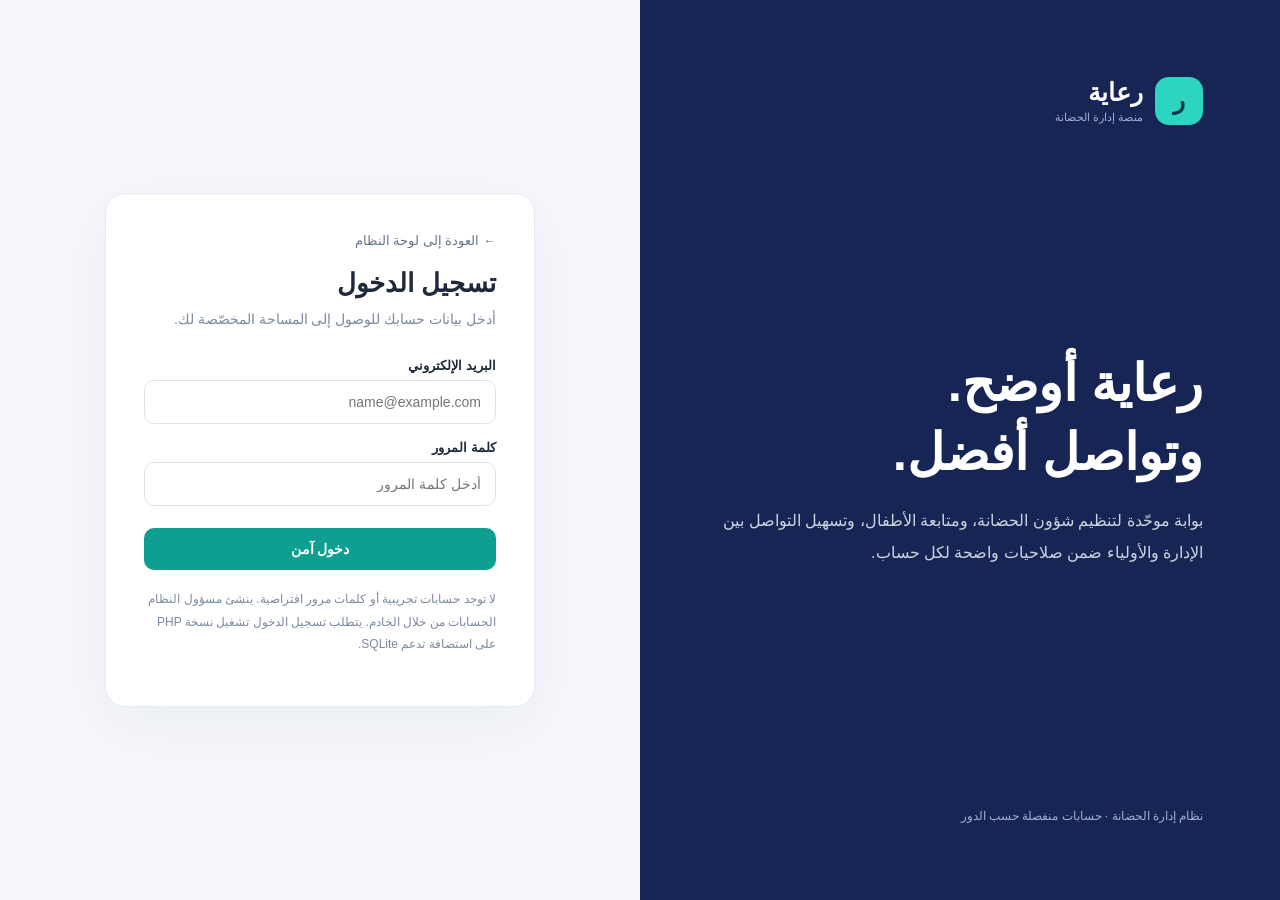
==== accounts.html @ ffb22bb7 "Add admin UI for creating parent and staff accounts and linking children" ====
<!doctype html>
<html lang="ar" dir="rtl">
<head><meta charset="utf-8"><meta name="viewport" content="width=device-width,initial-scale=1"><title>الحسابات والملفات | رعاية</title><link rel="stylesheet" href="styles.css"><style>
.admin-page{max-width:1050px;margin:auto;padding:28px}.admin-top{display:flex;align-items:center;justify-content:space-between;gap:16px;flex-wrap:wrap;margin-bottom:24px}.admin-top h1{margin:0;color:#172554;font-size:26px}.admin-top p{color:#7d899e;margin:7px 0 0}.admin-top a{color:#0f766e;text-decoration:none}.admin-columns{display:grid;grid-template-columns:repeat(2,minmax(0,1fr));gap:18px}.admin-card{background:white;border:1px solid #e5eaf2;border-radius:15px;padding:22px}.admin-card h2{margin:0 0 8px;font-size:18px}.admin-card>p{font-size:13px;color:#7d899e;line-height:1.8;margin:0 0 18px}.admin-card label{display:block;font-size:13px;font-weight:650;margin:13px 0 6px}.admin-card input,.admin-card select{width:100%;padding:11px;border:1px solid #dce3ed;border-radius:9px;background:#fff}.admin-card button{border:0;background:#0f9f91;color:#fff;padding:12px 15px;border-radius:9px;margin-top:16px;font-weight:700}.notice{display:none;padding:12px;border-radius:9px;margin-top:14px;font-size:13px;line-height:1.8}.notice.ok{display:block;background:#e8f8f2;color:#12634f}.notice.err{display:block;background:#fff1f0;color:#9f3028}.account-id{font-weight:800;color:#172554}@media(max-width:760px){.admin-page{padding:16px}.admin-columns{grid-template-columns:1fr}}
</style></head>
<body><main class="admin-page"><header class="admin-top"><div><h1>إدارة الحسابات وملفات الأطفال</h1><p>إنشاء حسابات مستقلة للأولياء والمربّيات وربط كل طفل بحساب وليّه.</p></div><a href="index.html">← لوحة الإدارة</a></header><div id="globalNotice" class="notice"></div><div class="admin-columns"><section class="admin-card"><h2>إنشاء حساب</h2><p>ينشئ هذا النموذج حساب ولي أو مربّية على الخادم، وليس داخل المتصفح فقط.</p><form id="userForm"><label for="fullName">الاسم الكامل</label><input id="fullName" required maxlength="120"><label for="email">البريد الإلكتروني</label><input id="email" type="email" required maxlength="190"><label for="password">كلمة المرور المؤقتة</label><input id="password" type="password" minlength="12" required autocomplete="new-password"><label for="role">نوع الحساب</label><select id="role"><option value="parent">ولي أمر</option><option value="teacher">مربّية</option></select><button type="submit">إنشاء الحساب</button></form><div id="userNotice" class="notice"></div></section><section class="admin-card"><h2>تسجيل طفل وربطه بوليّه</h2><p>أدخل رقم حساب الولي الذي يظهر بعد إنشاء حسابه. بهذه الطريقة لا يُعرض ملف الطفل لحساب ولي آخر.</p><form id="childForm"><label for="parentId">رقم حساب الولي</label><input id="parentId" type="number" min="1" required><label for="childName">اسم الطفل</label><input id="childName" required maxlength="120"><label for="birthDate">تاريخ الميلاد</label><input id="birthDate" type="date"><label for="groupName">المجموعة</label><input id="groupName" maxlength="80" placeholder="مثال: الفراشات"><button type="submit">حفظ ملف الطفل</button></form><div id="childNotice" class="notice"></div></section></div></main><script>
let csrf='';
const $=s=>document.querySelector(s);
function show(el,msg,ok=false){el.textContent=msg;el.className='notice '+(ok?'ok':'err')}
async function api(action,options={}){const r=await fetch('backend/api.php?action='+action,{credentials:'same-origin',...options,headers:{'Content-Type':'application/json',...(options.headers||{})}});const d=await r.json();if(!r.ok)throw new Error(d.error||'تعذرت العملية');return d}
(async()=>{try{const me=await api('me');if(me.user.role!=='admin'){location.replace(me.user.role==='parent'?'parent.html':'login.html');return}csrf=me.csrf}catch(e){location.replace('login.html')}})();
$('#userForm').addEventListener('submit',async e=>{e.preventDefault();const btn=e.submitter;btn.disabled=true;try{const d=await api('users',{method:'POST',headers:{'X-CSRF-Token':csrf},body:JSON.stringify({name:$('#fullName').value,email:$('#email').value,password:$('#password').value,role:$('#role').value})});show($('#userNotice'),'تم إنشاء الحساب بنجاح. رقم الحساب: '+d.id+' — أرسل بيانات الدخول إلى صاحب الحساب عبر قناة آمنة.',true);$('#userForm').reset();if(d.role==='parent')$('#parentId').value=d.id}catch(err){show($('#userNotice'),err.message)}finally{btn.disabled=false}});
$('#childForm').addEventListener('submit',async e=>{e.preventDefault();const btn=e.submitter;btn.disabled=true;try{const d=await api('children',{method:'POST',headers:{'X-CSRF-Token':csrf},body:JSON.stringify({parent_id:$('#parentId').value,name:$('#childName').value,birth_date:$('#birthDate').value,group_name:$('#groupName').value})});show($('#childNotice'),'تم إنشاء ملف الطفل وربطه بحساب الولي. رقم الملف: '+d.id,true);$('#childForm').reset()}catch(err){show($('#childNotice'),err.message)}finally{btn.disabled=false}});
</script></body></html>
---- styles.css ----
:root{--navy:#172554;--ink:#1e293b;--muted:#7d899e;--line:#e5eaf2;--bg:#f5f7fb;--teal:#0f9f91;--white:#fff}*{box-sizing:border-box}body{margin:0;font:14px "Segoe UI",Tahoma,Arial,sans-serif;background:var(--bg);color:var(--ink)}button,input,select{font:inherit}button{cursor:pointer}.shell{display:flex;min-height:100vh}.sidebar{width:250px;flex-shrink:0;background:var(--navy);color:#dce5ff;padding:24px 16px;display:flex;flex-direction:column}.brand{display:flex;align-items:center;gap:12px;padding:0 7px 28px}.brand>span{width:44px;height:44px;border-radius:13px;background:#2dd4bf;color:#073b46;display:grid;place-items:center;font-size:25px;font-weight:900}.brand b{display:block;color:white;font-size:21px}.brand small,.workspace small{display:block;font-size:11px;color:#9eafd8;margin-top:5px}.workspace{display:flex;gap:10px;align-items:center;padding:14px 11px;background:#ffffff0d;border:1px solid #ffffff14;border-radius:11px;color:#5eead4;margin-bottom:25px}.workspace b{color:#fff;font-size:12px}.navlabel{font-size:10px;color:#8194c5;padding:0 10px;letter-spacing:1px}.sidebar nav{display:grid;gap:5px}.sidebar nav button{border:0;text-align:right;background:transparent;color:#b8c5e6;border-radius:9px;padding:13px 12px}.sidebar nav button:hover,.sidebar nav button.active{background:#ffffff13;color:#fff}.sidebar nav button.active{box-shadow:inset -3px 0 #2dd4bf}.sidefoot{margin-top:auto;border-top:1px solid #ffffff1b;padding:18px 6px 0}.sidefoot b{color:white}.sidefoot small{display:block;color:#94a5d0;font-size:10px;margin-top:6px}main{flex:1;min-width:0;display:flex;flex-direction:column}header{height:72px;background:#fff;border-bottom:1px solid var(--line);display:flex;align-items:center;justify-content:space-between;padding:0 32px;color:#8390a5;font-size:12px}header span{padding:0 9px;color:#c2cad7}header b{color:#26354e}header time{background:#f7f9fc;border:1px solid var(--line);border-radius:9px;padding:9px 12px}.menubtn{display:none}#content{padding:30px;max-width:1500px;width:100%;margin:0 auto;flex:1}.heading{display:flex;align-items:flex-start;justify-content:space-between;gap:20px;margin-bottom:24px}.eyebrow{color:var(--teal);font-size:10px;font-weight:800;letter-spacing:1px}.heading h1{font-size:26px;letter-spacing:-.5px;margin:8px 0}.heading p{color:var(--muted);font-size:12px;margin:0;line-height:1.8}.actions{display:flex;gap:9px}.btn{background:#fff;border:1px solid var(--line);border-radius:8px;padding:10px 14px;font-size:12px;font-weight:650;color:#56647a}.btn.primary{background:var(--navy);border-color:var(--navy);color:white}.btn:hover{filter:brightness(.97)}.stats{display:grid;grid-template-columns:repeat(4,minmax(0,1fr));gap:15px;margin-bottom:20px}.stat,.panel{background:white;border:1px solid var(--line);border-radius:13px;box-shadow:0 7px 25px #17255408;min-width:0}.stat{padding:18px}.statlabel{display:flex;justify-content:space-between;align-items:center;color:#78859a;font-size:11px}.symbol{width:36px;height:36px;display:grid;place-items:center;border-radius:10px;background:#e6f8f4;color:var(--teal);font-size:19px}.stat strong{display:block;font-size:27px;margin:14px 0 7px;color:#1b2945}.stat small{color:#96a1b2;font-size:10px}.dashgrid{display:grid;grid-template-columns:1.3fr 1fr;gap:17px;margin-bottom:18px}.panelhead{display:flex;justify-content:space-between;align-items:center;padding:19px 20px 15px;gap:12px}.panelhead h2{font-size:14px;margin:0}.panelhead p{font-size:10px;color:#95a0b1;margin:6px 0 0}.link{border:0;background:none;color:var(--teal);font-size:11px;font-weight:700}.activity{padding:0 20px 12px}.activityrow{display:flex;align-items:center;gap:12px;padding:12px 0;border-bottom:1px solid #f0f2f6}.activityrow:last-child{border:0}.acticon{background:#eef2ff;color:#6074d0;border-radius:9px;width:34px;height:34px;display:grid;place-items:center}.actcopy{flex:1}.actcopy b{display:block;font-size:11px}.actcopy small{display:block;font-size:10px;color:#98a3b4;margin-top:5px}.chart{padding:0 20px 20px}.bars{height:155px;display:flex;align-items:flex-end;justify-content:space-around;gap:13px;border-bottom:1px solid #edf0f5;padding:0 7px}.bar{width:9%;max-width:40px;border-radius:6px 6px 0 0;background:#dce5fb;position:relative}.bar:nth-child(4){background:#14b8a6}.bar span{position:absolute;bottom:-21px;right:0;left:0;text-align:center;font-size:9px;color:#99a4b5}.toolbar{display:flex;gap:10px;padding:0 20px 16px;flex-wrap:wrap}.search{flex:1;min-width:180px;border:1px solid var(--line);border-radius:8px;padding:10px 12px;outline:none;background:#fbfcfe;font-size:11px}.search:focus,input:focus,select:focus{border-color:#67d3c6;outline:2px solid #dff8f4}.tablewrap{overflow:auto}table{border-collapse:collapse;width:100%;white-space:nowrap}thead{background:#f8fafc}th{text-align:right;font-size:10px;color:#8995a8;padding:14px 19px;border-top:1px solid #eef1f6;border-bottom:1px solid #eef1f6}td{font-size:11px;color:#4e5b71;padding:14px 19px;border-bottom:1px solid #f0f2f6}tbody tr:last-child td{border-bottom:0}tbody tr:hover{background:#fbfdfd}.person{display:flex;align-items:center;gap:9px}.avatar{width:33px;height:33px;border-radius:9px;background:#e9efff;color:#5066c4;display:grid;place-items:center;font-weight:800}.person b{display:block;color:#28364d}.person small{display:block;color:#9aa5b5;font-size:10px;margin-top:4px}.status{display:inline-block;padding:5px 8px;border-radius:6px;font-size:10px;background:#e8f8f1;color:#188764}.status.pending{background:#fff5df;color:#b8790d}.status.bad{background:#fff0f2;color:#ce4b60}.rowbtn{border:1px solid var(--line);border-radius:6px;background:#fff;padding:5px 8px;font-size:10px;color:#637087;margin-left:4px}.rowbtn:hover{color:var(--teal)}.tablefoot{padding:13px 20px;color:#9aa4b4;font-size:10px;border-top:1px solid #eef1f6}.notice{padding:14px 16px;border-radius:9px;background:#eef7ff;border:1px solid #dbeafe;color:#41658b;font-size:11px;margin-bottom:16px}.reportgrid{display:grid;grid-template-columns:repeat(2,minmax(0,1fr));gap:16px}.report{padding:20px}.report h3{font-size:13px}.report p{font-size:11px;color:#8490a4;line-height:1.8}.report strong{font-size:26px}.progress{height:7px;background:#edf0f6;border-radius:8px;overflow:hidden}.progress span{display:block;height:100%;background:#14b8a6}footer{border-top:1px solid var(--line);padding:15px 30px;color:#9aa4b4;font-size:10px}.fields{display:grid;grid-template-columns:1fr 1fr;gap:14px}.field{display:flex;flex-direction:column;gap:7px}.field label{font-size:11px;color:#5f6c81;font-weight:650}.field input,.field select{padding:11px;border:1px solid #dfe5ee;border-radius:8px;min-width:0}.modalhead,.modalactions{display:flex;align-items:center;justify-content:space-between}.modalhead h2{font-size:19px}.x{border:0;background:#f1f5f9;border-radius:7px;font-size:21px}.modalactions{justify-content:flex-start;gap:9px;border-top:1px solid var(--line);padding-top:17px;margin-top:22px}dialog{border:0;border-radius:15px;padding:24px;width:min(540px,calc(100% - 24px));box-shadow:0 20px 70px #101a3450}dialog::backdrop{background:#111b35a6}#toast{position:fixed;bottom:22px;left:22px;background:#172554;color:#fff;border-radius:9px;padding:12px 16px;opacity:0;transform:translateY(8px);transition:.2s;pointer-events:none;font-size:12px}#toast.show{opacity:1;transform:none}.empty{text-align:center;color:#98a3b4;padding:30px}
@media(max-width:1050px){.sidebar{width:220px}#content{padding:23px}.stats{gap:10px}.stat{padding:14px}.dashgrid{grid-template-columns:1fr 1fr}}
@media(max-width:800px){.sidebar{position:fixed;right:0;top:0;bottom:0;z-index:5;transform:translateX(105%);transition:.2s}.sidebar.open{transform:none}.menubtn{display:block;border:0;border-radius:7px;padding:8px;background:#f1f5f9}header{padding:0 15px;gap:10px}#content{padding:20px 13px}.stats{grid-template-columns:repeat(2,minmax(0,1fr))}.dashgrid{grid-template-columns:1fr}.heading{flex-direction:column}.actions{width:100%}.actions .btn{flex:1}.reportgrid{grid-template-columns:1fr}footer{padding:14px}}
@media(max-width:480px){.fields{grid-template-columns:1fr}.stat strong{font-size:23px}.heading h1{font-size:22px}header{font-size:10px}header time{display:none}.stat{padding:12px}.panelhead{padding:16px}.toolbar{padding:0 12px 13px}}
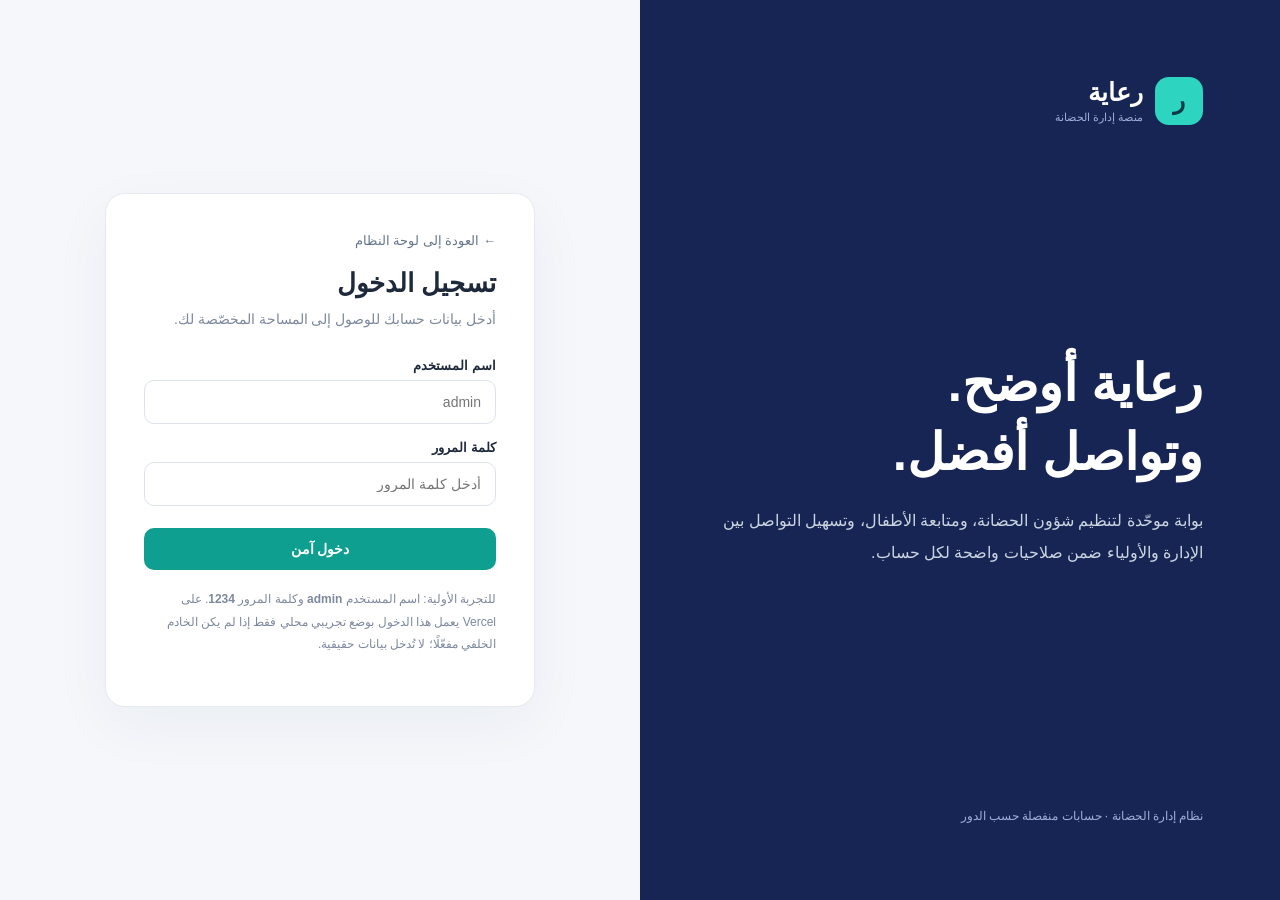
==== commit f51df519: "Make account forms usable in Vercel demo mode" ====
--- a/accounts.html
+++ b/accounts.html
@@ -4,11 +4,59 @@
 .admin-page{max-width:1050px;margin:auto;padding:28px}.admin-top{display:flex;align-items:center;justify-content:space-between;gap:16px;flex-wrap:wrap;margin-bottom:24px}.admin-top h1{margin:0;color:#172554;font-size:26px}.admin-top p{color:#7d899e;margin:7px 0 0}.admin-top a{color:#0f766e;text-decoration:none}.admin-columns{display:grid;grid-template-columns:repeat(2,minmax(0,1fr));gap:18px}.admin-card{background:white;border:1px solid #e5eaf2;border-radius:15px;padding:22px}.admin-card h2{margin:0 0 8px;font-size:18px}.admin-card>p{font-size:13px;color:#7d899e;line-height:1.8;margin:0 0 18px}.admin-card label{display:block;font-size:13px;font-weight:650;margin:13px 0 6px}.admin-card input,.admin-card select{width:100%;padding:11px;border:1px solid #dce3ed;border-radius:9px;background:#fff}.admin-card button{border:0;background:#0f9f91;color:#fff;padding:12px 15px;border-radius:9px;margin-top:16px;font-weight:700}.notice{display:none;padding:12px;border-radius:9px;margin-top:14px;font-size:13px;line-height:1.8}.notice.ok{display:block;background:#e8f8f2;color:#12634f}.notice.err{display:block;background:#fff1f0;color:#9f3028}.account-id{font-weight:800;color:#172554}@media(max-width:760px){.admin-page{padding:16px}.admin-columns{grid-template-columns:1fr}}
 </style></head>
 <body><main class="admin-page"><header class="admin-top"><div><h1>إدارة الحسابات وملفات الأطفال</h1><p>إنشاء حسابات مستقلة للأولياء والمربّيات وربط كل طفل بحساب وليّه.</p></div><a href="index.html">← لوحة الإدارة</a></header><div id="globalNotice" class="notice"></div><div class="admin-columns"><section class="admin-card"><h2>إنشاء حساب</h2><p>ينشئ هذا النموذج حساب ولي أو مربّية على الخادم، وليس داخل المتصفح فقط.</p><form id="userForm"><label for="fullName">الاسم الكامل</label><input id="fullName" required maxlength="120"><label for="email">البريد الإلكتروني</label><input id="email" type="email" required maxlength="190"><label for="password">كلمة المرور المؤقتة</label><input id="password" type="password" minlength="12" required autocomplete="new-password"><label for="role">نوع الحساب</label><select id="role"><option value="parent">ولي أمر</option><option value="teacher">مربّية</option></select><button type="submit">إنشاء الحساب</button></form><div id="userNotice" class="notice"></div></section><section class="admin-card"><h2>تسجيل طفل وربطه بوليّه</h2><p>أدخل رقم حساب الولي الذي يظهر بعد إنشاء حسابه. بهذه الطريقة لا يُعرض ملف الطفل لحساب ولي آخر.</p><form id="childForm"><label for="parentId">رقم حساب الولي</label><input id="parentId" type="number" min="1" required><label for="childName">اسم الطفل</label><input id="childName" required maxlength="120"><label for="birthDate">تاريخ الميلاد</label><input id="birthDate" type="date"><label for="groupName">المجموعة</label><input id="groupName" maxlength="80" placeholder="مثال: الفراشات"><button type="submit">حفظ ملف الطفل</button></form><div id="childNotice" class="notice"></div></section></div></main><script>
-let csrf='';
+let csrf='',demoMode=false;
 const $=s=>document.querySelector(s);
 function show(el,msg,ok=false){el.textContent=msg;el.className='notice '+(ok?'ok':'err')}
-async function api(action,options={}){const r=await fetch('backend/api.php?action='+action,{credentials:'same-origin',...options,headers:{'Content-Type':'application/json',...(options.headers||{})}});const d=await r.json();if(!r.ok)throw new Error(d.error||'تعذرت العملية');return d}
-(async()=>{try{const me=await api('me');if(me.user.role!=='admin'){location.replace(me.user.role==='parent'?'parent.html':'login.html');return}csrf=me.csrf}catch(e){location.replace('login.html')}})();
-$('#userForm').addEventListener('submit',async e=>{e.preventDefault();const btn=e.submitter;btn.disabled=true;try{const d=await api('users',{method:'POST',headers:{'X-CSRF-Token':csrf},body:JSON.stringify({name:$('#fullName').value,email:$('#email').value,password:$('#password').value,role:$('#role').value})});show($('#userNotice'),'تم إنشاء الحساب بنجاح. رقم الحساب: '+d.id+' — أرسل بيانات الدخول إلى صاحب الحساب عبر قناة آمنة.',true);$('#userForm').reset();if(d.role==='parent')$('#parentId').value=d.id}catch(err){show($('#userNotice'),err.message)}finally{btn.disabled=false}});
-$('#childForm').addEventListener('submit',async e=>{e.preventDefault();const btn=e.submitter;btn.disabled=true;try{const d=await api('children',{method:'POST',headers:{'X-CSRF-Token':csrf},body:JSON.stringify({parent_id:$('#parentId').value,name:$('#childName').value,birth_date:$('#birthDate').value,group_name:$('#groupName').value})});show($('#childNotice'),'تم إنشاء ملف الطفل وربطه بحساب الولي. رقم الملف: '+d.id,true);$('#childForm').reset()}catch(err){show($('#childNotice'),err.message)}finally{btn.disabled=false}});
+function readList(key){try{const x=JSON.parse(localStorage.getItem(key)||'[]');return Array.isArray(x)?x:[]}catch(_){return []}}
+function saveList(key,list){localStorage.setItem(key,JSON.stringify(list))}
+async function api(action,options={}){
+ const r=await fetch('backend/api.php?action='+action,{credentials:'same-origin',...options,headers:{'Content-Type':'application/json',...(options.headers||{})}});
+ const raw=await r.text();let d;try{d=JSON.parse(raw)}catch(_){throw new Error('API_UNAVAILABLE')}
+ if(!r.ok)throw new Error(d.error||'تعذرت العملية');return d
+}
+(async()=>{
+ try {
+  const me=await api('me');
+  if(me.user.role!=='admin'){location.replace(me.user.role==='parent'?'parent.html':'login.html');return}
+  csrf=me.csrf;
+ } catch(e) {
+  try {const demo=JSON.parse(sessionStorage.getItem('riaya_demo_user')||'null');if(demo&&demo.role==='admin'){demoMode=true;const notice=$('#globalNotice');show(notice,'وضع تجريبي: الحسابات وملفات الأطفال تُحفظ في هذا المتصفح فقط، وليست على خادم مشترك.',true);return}}catch(_){}
+  location.replace('login.html');
+ }
+})();
+$('#userForm').addEventListener('submit',async e=>{
+ e.preventDefault();const btn=e.submitter;btn.disabled=true;
+ try{
+  const payload={name:$('#fullName').value.trim(),email:$('#email').value.trim().toLowerCase(),password:$('#password').value,role:$('#role').value};
+  if(demoMode){
+   const list=readList('riaya_demo_accounts');
+   if(list.some(x=>x.email===payload.email))throw new Error('هذا البريد مسجل بالفعل في بيانات التجربة');
+   const account={id:Math.max(0,...list.map(x=>Number(x.id)||0))+1,name:payload.name,email:payload.email,role:payload.role};
+   list.push(account);saveList('riaya_demo_accounts',list);
+   show($('#userNotice'),'تم إنشاء حساب تجريبي محلي. رقم الحساب: '+account.id+' — لن يعمل تسجيل دخول مستقل لهذا الحساب حتى ربط خادم وقاعدة بيانات.',true);
+   $('#userForm').reset();if(account.role==='parent')$('#parentId').value=account.id;return;
+  }
+  const d=await api('users',{method:'POST',headers:{'X-CSRF-Token':csrf},body:JSON.stringify(payload)});
+  show($('#userNotice'),'تم إنشاء الحساب بنجاح. رقم الحساب: '+d.id+' — أرسل بيانات الدخول إلى صاحب الحساب عبر قناة آمنة.',true);$('#userForm').reset();if(d.role==='parent')$('#parentId').value=d.id;
+ }catch(err){show($('#userNotice'),err.message==='API_UNAVAILABLE'?'الخادم الخلفي غير مفعّل على Vercel؛ استخدم الوضع التجريبي أو اربط API وقاعدة بيانات.':err.message)}
+ finally{btn.disabled=false}
+});
+$('#childForm').addEventListener('submit',async e=>{
+ e.preventDefault();const btn=e.submitter;btn.disabled=true;
+ try{
+  const payload={parent_id:$('#parentId').value,name:$('#childName').value.trim(),birth_date:$('#birthDate').value,group_name:$('#groupName').value.trim()};
+  if(demoMode){
+   const accounts=readList('riaya_demo_accounts');
+   const parent=accounts.find(x=>Number(x.id)===Number(payload.parent_id)&&x.role==='parent');
+   if(!parent)throw new Error('لم يتم العثور على حساب ولي تجريبي بهذا الرقم. أنشئ حساب ولي أولًا.');
+   const children=readList('riaya_demo_children');
+   const child={id:Math.max(0,...children.map(x=>Number(x.id)||0))+1,parent_id:Number(payload.parent_id),name:payload.name,birth_date:payload.birth_date,group_name:payload.group_name};
+   children.push(child);saveList('riaya_demo_children',children);
+   show($('#childNotice'),'تم حفظ ملف الطفل في بيانات التجربة المحلية. رقم الملف: '+child.id,true);$('#childForm').reset();return;
+  }
+  const d=await api('children',{method:'POST',headers:{'X-CSRF-Token':csrf},body:JSON.stringify(payload)});
+  show($('#childNotice'),'تم إنشاء ملف الطفل وربطه بحساب الولي. رقم الملف: '+d.id,true);$('#childForm').reset();
+ }catch(err){show($('#childNotice'),err.message==='API_UNAVAILABLE'?'الخادم الخلفي غير مفعّل على Vercel.':err.message)}
+ finally{btn.disabled=false}
+});
 </script></body></html>
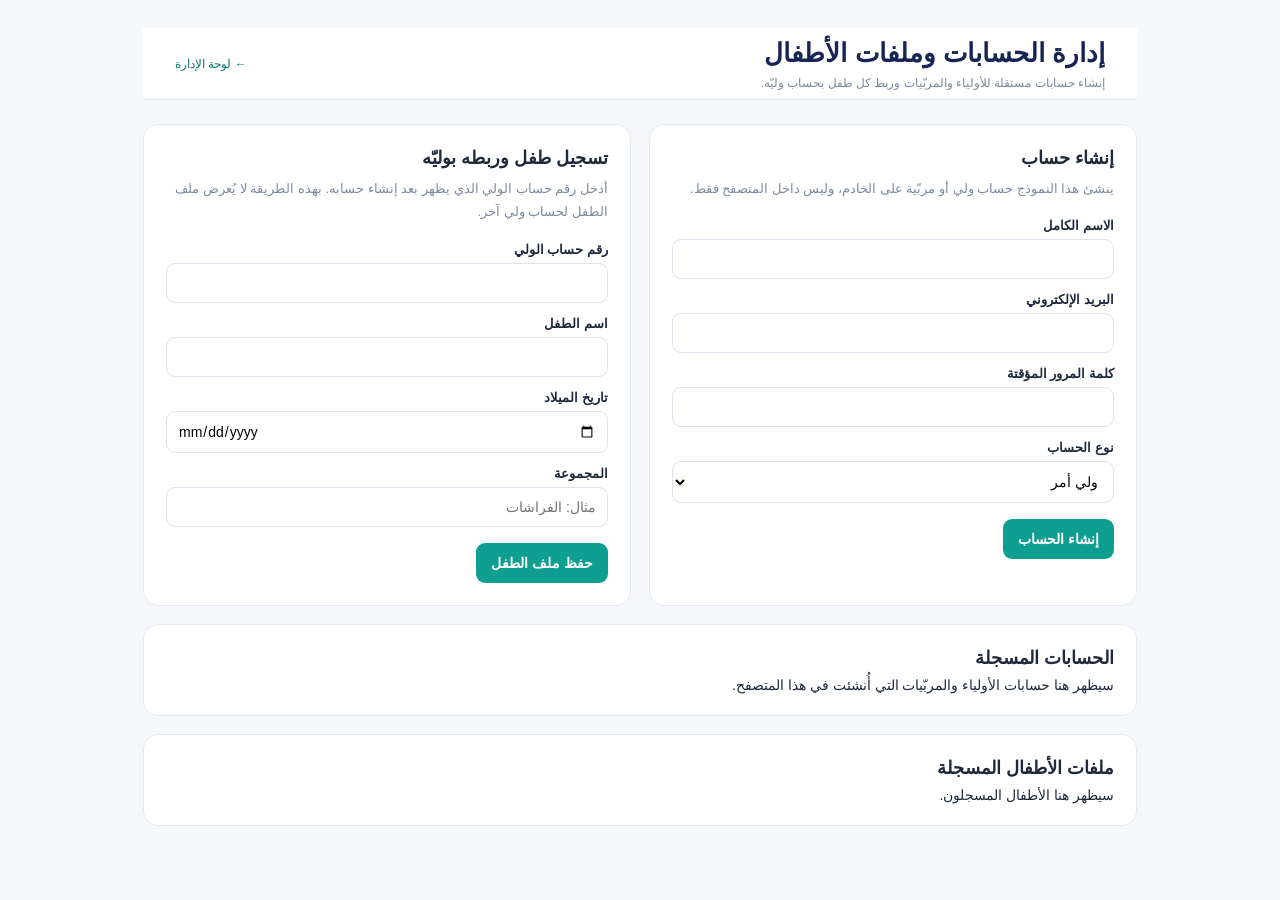
==== commit fa9e5408: "Show local demo account and child registries" ====
--- a/accounts.html
+++ b/accounts.html
@@ -3,12 +3,12 @@
 <head><meta charset="utf-8"><meta name="viewport" content="width=device-width,initial-scale=1"><title>الحسابات والملفات | رعاية</title><link rel="stylesheet" href="styles.css"><style>
 .admin-page{max-width:1050px;margin:auto;padding:28px}.admin-top{display:flex;align-items:center;justify-content:space-between;gap:16px;flex-wrap:wrap;margin-bottom:24px}.admin-top h1{margin:0;color:#172554;font-size:26px}.admin-top p{color:#7d899e;margin:7px 0 0}.admin-top a{color:#0f766e;text-decoration:none}.admin-columns{display:grid;grid-template-columns:repeat(2,minmax(0,1fr));gap:18px}.admin-card{background:white;border:1px solid #e5eaf2;border-radius:15px;padding:22px}.admin-card h2{margin:0 0 8px;font-size:18px}.admin-card>p{font-size:13px;color:#7d899e;line-height:1.8;margin:0 0 18px}.admin-card label{display:block;font-size:13px;font-weight:650;margin:13px 0 6px}.admin-card input,.admin-card select{width:100%;padding:11px;border:1px solid #dce3ed;border-radius:9px;background:#fff}.admin-card button{border:0;background:#0f9f91;color:#fff;padding:12px 15px;border-radius:9px;margin-top:16px;font-weight:700}.notice{display:none;padding:12px;border-radius:9px;margin-top:14px;font-size:13px;line-height:1.8}.notice.ok{display:block;background:#e8f8f2;color:#12634f}.notice.err{display:block;background:#fff1f0;color:#9f3028}.account-id{font-weight:800;color:#172554}@media(max-width:760px){.admin-page{padding:16px}.admin-columns{grid-template-columns:1fr}}
 </style></head>
-<body><main class="admin-page"><header class="admin-top"><div><h1>إدارة الحسابات وملفات الأطفال</h1><p>إنشاء حسابات مستقلة للأولياء والمربّيات وربط كل طفل بحساب وليّه.</p></div><a href="index.html">← لوحة الإدارة</a></header><div id="globalNotice" class="notice"></div><div class="admin-columns"><section class="admin-card"><h2>إنشاء حساب</h2><p>ينشئ هذا النموذج حساب ولي أو مربّية على الخادم، وليس داخل المتصفح فقط.</p><form id="userForm"><label for="fullName">الاسم الكامل</label><input id="fullName" required maxlength="120"><label for="email">البريد الإلكتروني</label><input id="email" type="email" required maxlength="190"><label for="password">كلمة المرور المؤقتة</label><input id="password" type="password" minlength="12" required autocomplete="new-password"><label for="role">نوع الحساب</label><select id="role"><option value="parent">ولي أمر</option><option value="teacher">مربّية</option></select><button type="submit">إنشاء الحساب</button></form><div id="userNotice" class="notice"></div></section><section class="admin-card"><h2>تسجيل طفل وربطه بوليّه</h2><p>أدخل رقم حساب الولي الذي يظهر بعد إنشاء حسابه. بهذه الطريقة لا يُعرض ملف الطفل لحساب ولي آخر.</p><form id="childForm"><label for="parentId">رقم حساب الولي</label><input id="parentId" type="number" min="1" required><label for="childName">اسم الطفل</label><input id="childName" required maxlength="120"><label for="birthDate">تاريخ الميلاد</label><input id="birthDate" type="date"><label for="groupName">المجموعة</label><input id="groupName" maxlength="80" placeholder="مثال: الفراشات"><button type="submit">حفظ ملف الطفل</button></form><div id="childNotice" class="notice"></div></section></div></main><script>
+<body><main class="admin-page"><header class="admin-top"><div><h1>إدارة الحسابات وملفات الأطفال</h1><p>إنشاء حسابات مستقلة للأولياء والمربّيات وربط كل طفل بحساب وليّه.</p></div><a href="index.html">← لوحة الإدارة</a></header><div id="globalNotice" class="notice"></div><div class="admin-columns"><section class="admin-card"><h2>إنشاء حساب</h2><p>ينشئ هذا النموذج حساب ولي أو مربّية على الخادم، وليس داخل المتصفح فقط.</p><form id="userForm"><label for="fullName">الاسم الكامل</label><input id="fullName" required maxlength="120"><label for="email">البريد الإلكتروني</label><input id="email" type="email" required maxlength="190"><label for="password">كلمة المرور المؤقتة</label><input id="password" type="password" minlength="12" required autocomplete="new-password"><label for="role">نوع الحساب</label><select id="role"><option value="parent">ولي أمر</option><option value="teacher">مربّية</option></select><button type="submit">إنشاء الحساب</button></form><div id="userNotice" class="notice"></div></section><section class="admin-card"><h2>تسجيل طفل وربطه بوليّه</h2><p>أدخل رقم حساب الولي الذي يظهر بعد إنشاء حسابه. بهذه الطريقة لا يُعرض ملف الطفل لحساب ولي آخر.</p><form id="childForm"><label for="parentId">رقم حساب الولي</label><input id="parentId" type="number" min="1" required><label for="childName">اسم الطفل</label><input id="childName" required maxlength="120"><label for="birthDate">تاريخ الميلاد</label><input id="birthDate" type="date"><label for="groupName">المجموعة</label><input id="groupName" maxlength="80" placeholder="مثال: الفراشات"><button type="submit">حفظ ملف الطفل</button></form><div id="childNotice" class="notice"></div></section></div><section class="admin-card" style="margin-top:18px"><h2>الحسابات المسجلة</h2><div id="accountsList" class="empty-state">سيظهر هنا حسابات الأولياء والمربّيات التي أُنشئت في هذا المتصفح.</div></section><section class="admin-card" style="margin-top:18px"><h2>ملفات الأطفال المسجلة</h2><div id="childrenList" class="empty-state">سيظهر هنا الأطفال المسجلون.</div></section></main><script>
 let csrf='',demoMode=false;
 const $=s=>document.querySelector(s);
 function show(el,msg,ok=false){el.textContent=msg;el.className='notice '+(ok?'ok':'err')}
 function readList(key){try{const x=JSON.parse(localStorage.getItem(key)||'[]');return Array.isArray(x)?x:[]}catch(_){return []}}
-function saveList(key,list){localStorage.setItem(key,JSON.stringify(list))}
+function saveList(key,list){localStorage.setItem(key,JSON.stringify(list))}\nfunction renderLocalLists(){const accounts=readList('riaya_demo_accounts'),children=readList('riaya_demo_children');const esc=s=>String(s??'').replace(/[&<>\"']/g,c=>({'&':'&amp;','<':'&lt;','>':'&gt;','\"':'&quot;',\"'\":'&#39;'}[c]));$('#accountsList').innerHTML=accounts.length?'<div class=\"tablewrap\"><table><thead><tr><th>رقم الحساب</th><th>الاسم</th><th>البريد</th><th>النوع</th></tr></thead><tbody>'+accounts.map(a=>'<tr><td>'+a.id+'</td><td>'+esc(a.name)+'</td><td>'+esc(a.email)+'</td><td>'+(a.role==='parent'?'ولي أمر':'مربّية')+'</td></tr>').join('')+'</tbody></table></div>':'<p class=\"empty-state\">لا توجد حسابات تجريبية بعد.</p>';$('#childrenList').innerHTML=children.length?'<div class=\"tablewrap\"><table><thead><tr><th>رقم الملف</th><th>اسم الطفل</th><th>رقم حساب الولي</th><th>المجموعة</th></tr></thead><tbody>'+children.map(x=>'<tr><td>'+x.id+'</td><td>'+esc(x.name)+'</td><td>'+x.parent_id+'</td><td>'+esc(x.group_name||'غير محددة')+'</td></tr>').join('')+'</tbody></table></div>':'<p class=\"empty-state\">لا توجد ملفات أطفال بعد.</p>';}
 async function api(action,options={}){
  const r=await fetch('backend/api.php?action='+action,{credentials:'same-origin',...options,headers:{'Content-Type':'application/json',...(options.headers||{})}});
  const raw=await r.text();let d;try{d=JSON.parse(raw)}catch(_){throw new Error('API_UNAVAILABLE')}
@@ -20,7 +20,7 @@
   if(me.user.role!=='admin'){location.replace(me.user.role==='parent'?'parent.html':'login.html');return}
   csrf=me.csrf;
  } catch(e) {
-  try {const demo=JSON.parse(sessionStorage.getItem('riaya_demo_user')||'null');if(demo&&demo.role==='admin'){demoMode=true;const notice=$('#globalNotice');show(notice,'وضع تجريبي: الحسابات وملفات الأطفال تُحفظ في هذا المتصفح فقط، وليست على خادم مشترك.',true);return}}catch(_){}
+  try {const demo=JSON.parse(sessionStorage.getItem('riaya_demo_user')||'null');if(demo&&demo.role==='admin'){demoMode=true;const notice=$('#globalNotice');show(notice,'وضع تجريبي: الحسابات وملفات الأطفال تُحفظ في هذا المتصفح فقط، وليست على خادم مشترك.',true);renderLocalLists();return}}catch(_){}
   location.replace('login.html');
  }
 })();
@@ -33,7 +33,13 @@
    if(list.some(x=>x.email===payload.email))throw new Error('هذا البريد مسجل بالفعل في بيانات التجربة');
    const account={id:Math.max(0,...list.map(x=>Number(x.id)||0))+1,name:payload.name,email:payload.email,role:payload.role};
    list.push(account);saveList('riaya_demo_accounts',list);
-   show($('#userNotice'),'تم إنشاء حساب تجريبي محلي. رقم الحساب: '+account.id+' — لن يعمل تسجيل دخول مستقل لهذا الحساب حتى ربط خادم وقاعدة بيانات.',true);
+   if(account.role==='teacher'){
+    const localDb=(()=>{try{return JSON.parse(localStorage.getItem('riaya_db')||'{}')}catch(_){return {}}})();
+    if(!Array.isArray(localDb.staff))localDb.staff=[];
+    localDb.staff.push({id:Math.max(0,...localDb.staff.map(x=>Number(x.id)||0))+1,name:account.name,role:'مربية',phone:'',group:'الإدارة',status:'نشط'});
+    localStorage.setItem('riaya_db',JSON.stringify(localDb));
+   }
+   show($('#userNotice'),'تم إنشاء حساب تجريبي محلي. رقم الحساب: '+account.id+' — لن يعمل تسجيل دخول مستقل لهذا الحساب حتى ربط خادم وقاعدة بيانات.',true);renderLocalLists();
    $('#userForm').reset();if(account.role==='parent')$('#parentId').value=account.id;return;
   }
   const d=await api('users',{method:'POST',headers:{'X-CSRF-Token':csrf},body:JSON.stringify(payload)});
@@ -52,7 +58,11 @@
    const children=readList('riaya_demo_children');
    const child={id:Math.max(0,...children.map(x=>Number(x.id)||0))+1,parent_id:Number(payload.parent_id),name:payload.name,birth_date:payload.birth_date,group_name:payload.group_name};
    children.push(child);saveList('riaya_demo_children',children);
-   show($('#childNotice'),'تم حفظ ملف الطفل في بيانات التجربة المحلية. رقم الملف: '+child.id,true);$('#childForm').reset();return;
+   const localDb=(()=>{try{return JSON.parse(localStorage.getItem('riaya_db')||'{}')}catch(_){return {}}})();
+   if(!Array.isArray(localDb.children))localDb.children=[];
+   localDb.children.push({id:Math.max(0,...localDb.children.map(x=>Number(x.id)||0))+1,name:payload.name,age:'',group:payload.group_name||'غير محددة',guardian:parent.name,phone:'',status:'نشط'});
+   localStorage.setItem('riaya_db',JSON.stringify(localDb));
+   show($('#childNotice'),'تم حفظ ملف الطفل محليًا، وسيظهر في قسم الأطفال بلوحة الإدارة. رقم الملف: '+child.id,true);renderLocalLists();$('#childForm').reset();return;
   }
   const d=await api('children',{method:'POST',headers:{'X-CSRF-Token':csrf},body:JSON.stringify(payload)});
   show($('#childNotice'),'تم إنشاء ملف الطفل وربطه بحساب الولي. رقم الملف: '+d.id,true);$('#childForm').reset();
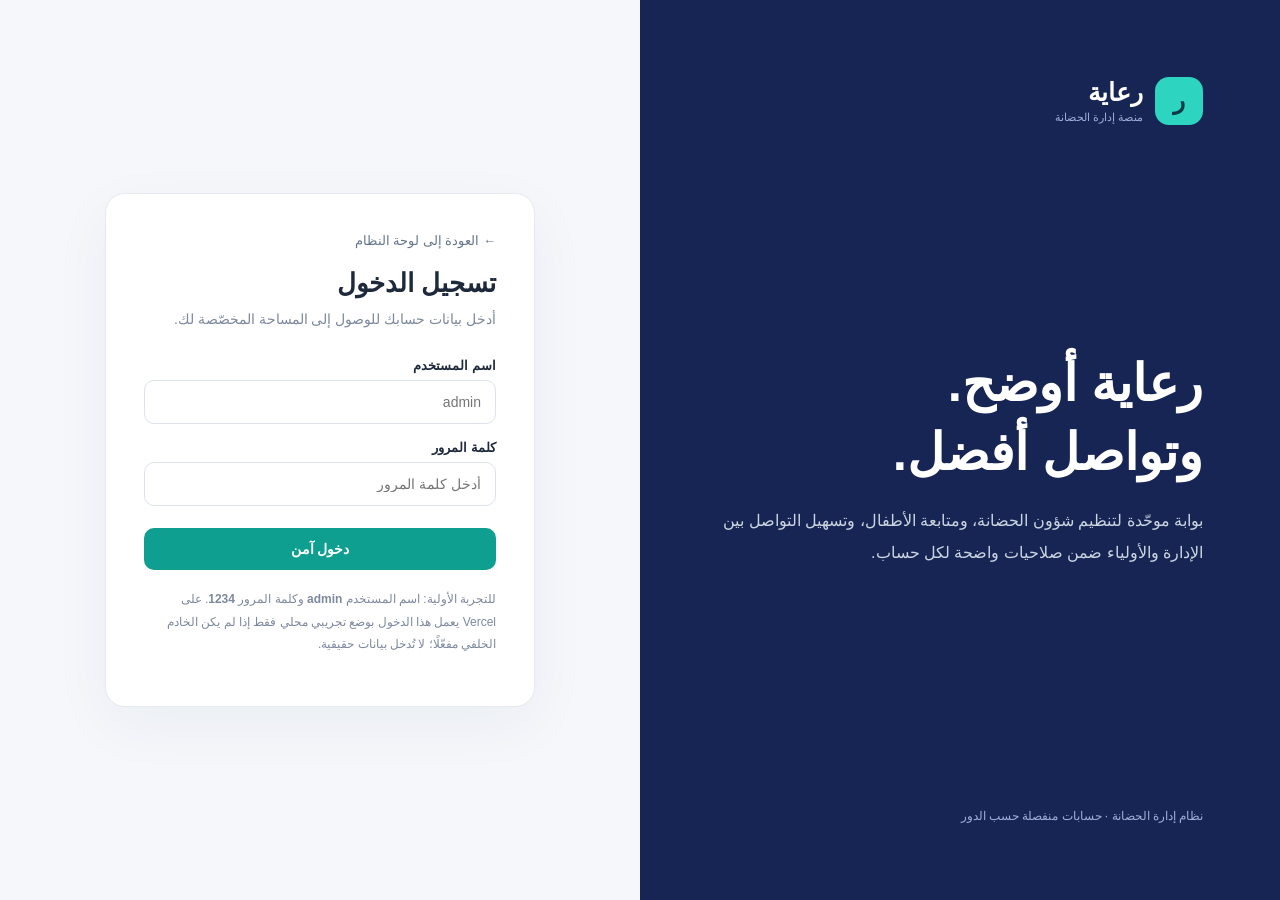
==== commit 27daf8b4: "Fix local account and child list rendering" ====
--- a/accounts.html
+++ b/accounts.html
@@ -8,7 +8,13 @@
 const $=s=>document.querySelector(s);
 function show(el,msg,ok=false){el.textContent=msg;el.className='notice '+(ok?'ok':'err')}
 function readList(key){try{const x=JSON.parse(localStorage.getItem(key)||'[]');return Array.isArray(x)?x:[]}catch(_){return []}}
-function saveList(key,list){localStorage.setItem(key,JSON.stringify(list))}\nfunction renderLocalLists(){const accounts=readList('riaya_demo_accounts'),children=readList('riaya_demo_children');const esc=s=>String(s??'').replace(/[&<>\"']/g,c=>({'&':'&amp;','<':'&lt;','>':'&gt;','\"':'&quot;',\"'\":'&#39;'}[c]));$('#accountsList').innerHTML=accounts.length?'<div class=\"tablewrap\"><table><thead><tr><th>رقم الحساب</th><th>الاسم</th><th>البريد</th><th>النوع</th></tr></thead><tbody>'+accounts.map(a=>'<tr><td>'+a.id+'</td><td>'+esc(a.name)+'</td><td>'+esc(a.email)+'</td><td>'+(a.role==='parent'?'ولي أمر':'مربّية')+'</td></tr>').join('')+'</tbody></table></div>':'<p class=\"empty-state\">لا توجد حسابات تجريبية بعد.</p>';$('#childrenList').innerHTML=children.length?'<div class=\"tablewrap\"><table><thead><tr><th>رقم الملف</th><th>اسم الطفل</th><th>رقم حساب الولي</th><th>المجموعة</th></tr></thead><tbody>'+children.map(x=>'<tr><td>'+x.id+'</td><td>'+esc(x.name)+'</td><td>'+x.parent_id+'</td><td>'+esc(x.group_name||'غير محددة')+'</td></tr>').join('')+'</tbody></table></div>':'<p class=\"empty-state\">لا توجد ملفات أطفال بعد.</p>';}
+function saveList(key,list){localStorage.setItem(key,JSON.stringify(list))}
+function renderLocalLists(){
+ const accounts=readList('riaya_demo_accounts'),children=readList('riaya_demo_children');
+ const esc=s=>String(s??'').replace(/[&<>"']/g,c=>({'&':'&amp;','<':'&lt;','>':'&gt;','"':'&quot;',"'":'&#39;'}[c]));
+ $('#accountsList').innerHTML=accounts.length?'<div class="tablewrap"><table><thead><tr><th>رقم الحساب</th><th>الاسم</th><th>البريد</th><th>النوع</th></tr></thead><tbody>'+accounts.map(a=>'<tr><td>'+a.id+'</td><td>'+esc(a.name)+'</td><td>'+esc(a.email)+'</td><td>'+(a.role==='parent'?'ولي أمر':'مربّية')+'</td></tr>').join('')+'</tbody></table></div>':'<p class="empty-state">لا توجد حسابات تجريبية بعد.</p>';
+ $('#childrenList').innerHTML=children.length?'<div class="tablewrap"><table><thead><tr><th>رقم الملف</th><th>اسم الطفل</th><th>رقم حساب الولي</th><th>المجموعة</th></tr></thead><tbody>'+children.map(x=>'<tr><td>'+x.id+'</td><td>'+esc(x.name)+'</td><td>'+x.parent_id+'</td><td>'+esc(x.group_name||'غير محددة')+'</td></tr>').join('')+'</tbody></table></div>':'<p class="empty-state">لا توجد ملفات أطفال بعد.</p>';
+}
 async function api(action,options={}){
  const r=await fetch('backend/api.php?action='+action,{credentials:'same-origin',...options,headers:{'Content-Type':'application/json',...(options.headers||{})}});
  const raw=await r.text();let d;try{d=JSON.parse(raw)}catch(_){throw new Error('API_UNAVAILABLE')}
